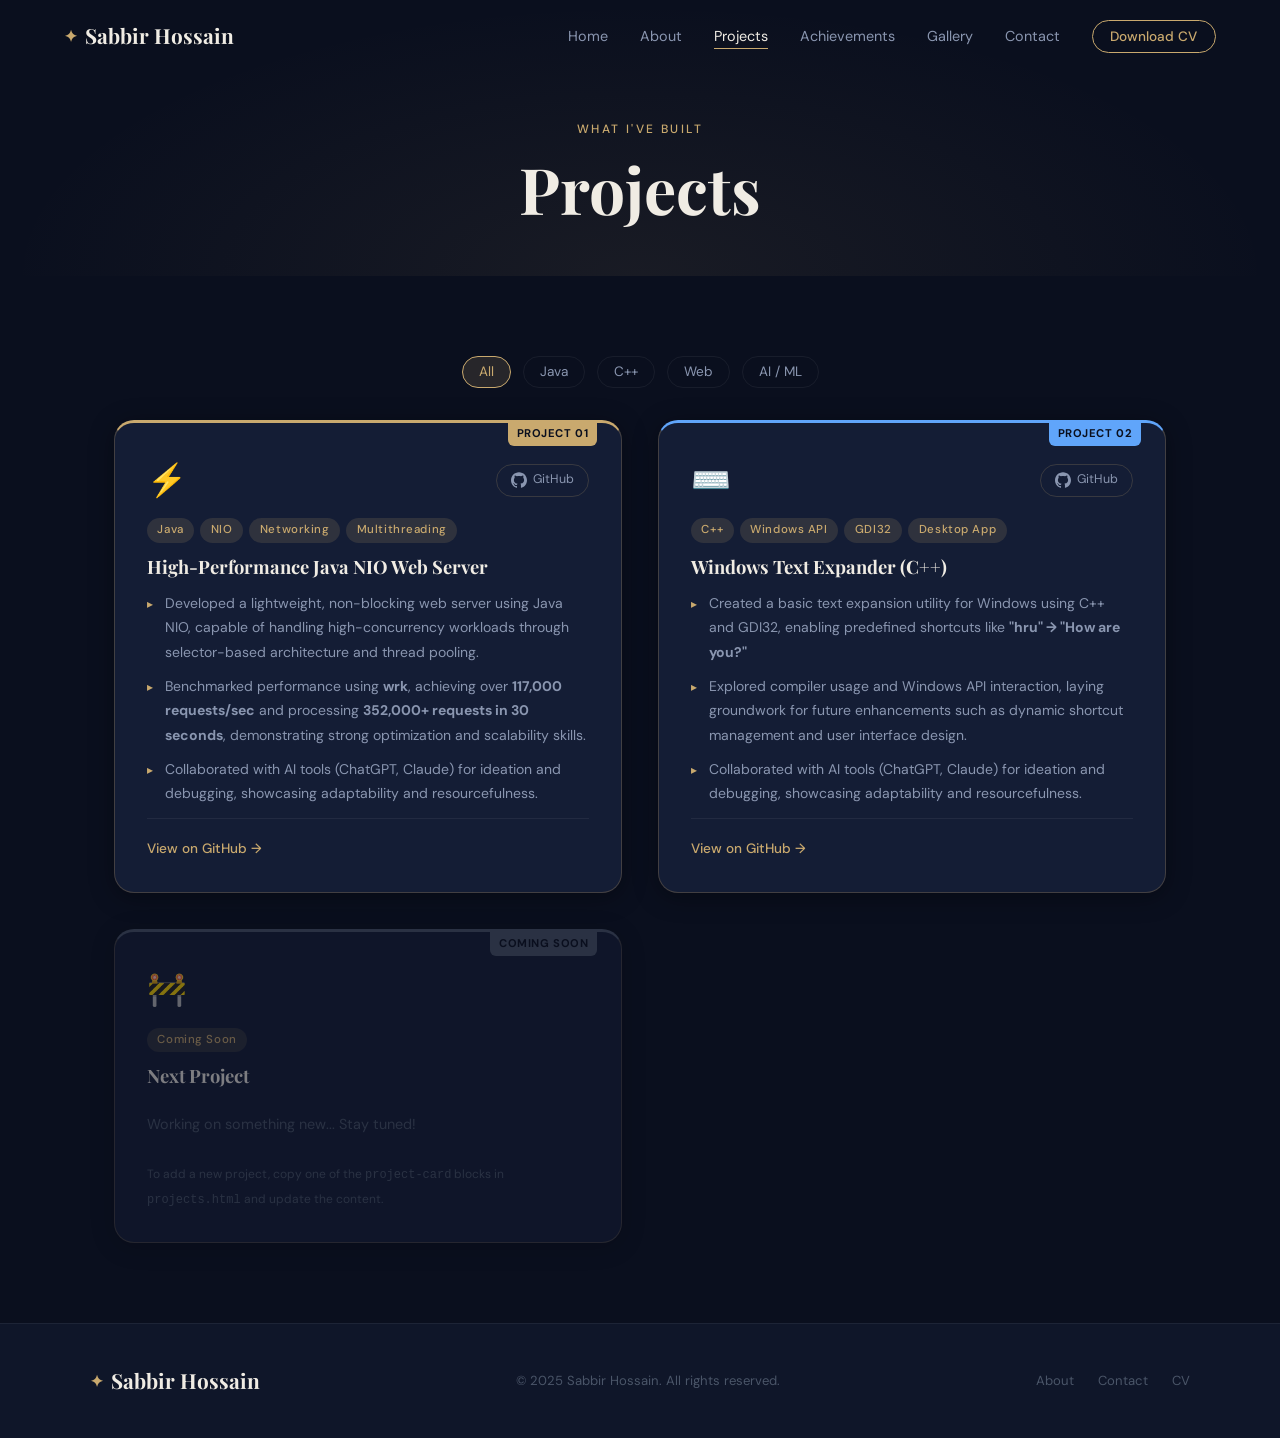
==== projects.html @ a1491856 "Initial Portfolio Upload" ====
<!DOCTYPE html>
<html lang="en">
<head>
  <meta charset="UTF-8"/>
  <meta name="viewport" content="width=device-width, initial-scale=1.0"/>
  <title>Projects | Sabbir Hossain</title>
  <link rel="stylesheet" href="style.css"/>
  <link rel="preconnect" href="https://fonts.googleapis.com">
  <link href="https://fonts.googleapis.com/css2?family=Playfair+Display:ital,wght@0,400;0,700;1,400&family=DM+Sans:wght@300;400;500&display=swap" rel="stylesheet">
</head>
<body>

<nav class="navbar" id="navbar">
  <div class="nav-inner">
    <a href="index.html" class="logo"><span class="logo-icon">✦</span><span class="logo-text">Sabbir Hossain</span></a>
    <button class="hamburger" id="hamburger"><span></span><span></span><span></span></button>
    <ul class="nav-links" id="nav-links">
      <li><a href="index.html">Home</a></li>
      <li><a href="about.html">About</a></li>
      <li><a href="projects.html" class="active">Projects</a></li>
      <li><a href="achievements.html">Achievements</a></li>
      <li><a href="gallery.html">Gallery</a></li>
      <li><a href="contact.html">Contact</a></li>
      <li><a href="cv.html" class="btn-nav">Download CV</a></li>
    </ul>
  </div>
</nav>

<div class="page-header">
  <div class="page-header-bg"></div>
  <div class="container">
    <p class="section-tag">What I've Built</p>
    <h1 class="page-title">Projects</h1>
  </div>
</div>

<section class="section">
  <div class="container">

    <!-- Filter Buttons -->
    <div class="gallery-filters">
      <button class="filter-btn active" data-filter="all">All</button>
      <button class="filter-btn" data-filter="java">Java</button>
      <button class="filter-btn" data-filter="cpp">C++</button>
      <button class="filter-btn" data-filter="web">Web</button>
      <button class="filter-btn" data-filter="ai">AI / ML</button>
    </div>

    <div class="projects-grid" id="projectsGrid">

      <!-- PROJECT 1 -->
      <div class="project-card" data-cat="java" data-num="PROJECT 01">
        <div class="project-header">
          <div class="project-icon">⚡</div>
          <div class="project-links">
            <a href="https://github.com/SabbirBot007/WebServerUsingJava" target="_blank" class="project-link-btn">
              <svg viewBox="0 0 24 24" fill="currentColor" width="16"><path d="M12 .297c-6.63 0-12 5.373-12 12 0 5.303 3.438 9.8 8.205 11.385.6.113.82-.258.82-.577 0-.285-.01-1.04-.015-2.04-3.338.724-4.042-1.61-4.042-1.61C4.422 18.07 3.633 17.7 3.633 17.7c-1.087-.744.084-.729.084-.729 1.205.084 1.838 1.236 1.838 1.236 1.07 1.835 2.809 1.305 3.495.998.108-.776.417-1.305.76-1.605-2.665-.3-5.466-1.332-5.466-5.93 0-1.31.465-2.38 1.235-3.22-.135-.303-.54-1.523.105-3.176 0 0 1.005-.322 3.3 1.23.96-.267 1.98-.399 3-.405 1.02.006 2.04.138 3 .405 2.28-1.552 3.285-1.23 3.285-1.23.645 1.653.24 2.873.12 3.176.765.84 1.23 1.91 1.23 3.22 0 4.61-2.805 5.625-5.475 5.92.42.36.81 1.096.81 2.22 0 1.606-.015 2.896-.015 3.286 0 .315.21.69.825.57C20.565 22.092 24 17.592 24 12.297c0-6.627-5.373-12-12-12"/></svg>
              GitHub
            </a>
          </div>
        </div>
        <div class="project-tag-row">
          <span class="project-tag">Java</span>
          <span class="project-tag">NIO</span>
          <span class="project-tag">Networking</span>
          <span class="project-tag">Multithreading</span>
        </div>
        <h3 class="project-title">High-Performance Java NIO Web Server</h3>
        <ul class="project-points">
          <li>Developed a lightweight, non-blocking web server using Java NIO, capable of handling high-concurrency workloads through selector-based architecture and thread pooling.</li>
          <li>Benchmarked performance using <strong>wrk</strong>, achieving over <strong>117,000 requests/sec</strong> and processing <strong>352,000+ requests in 30 seconds</strong>, demonstrating strong optimization and scalability skills.</li>
          <li>Collaborated with AI tools (ChatGPT, Claude) for ideation and debugging, showcasing adaptability and resourcefulness.</li>
        </ul>
        <div class="project-footer">
          <a href="https://github.com/SabbirBot007/WebServerUsingJava" target="_blank" class="project-full-link">View on GitHub →</a>
        </div>
      </div>

      <!-- PROJECT 2 -->
      <div class="project-card" data-cat="cpp" data-num="PROJECT 02">
        <div class="project-header">
          <div class="project-icon">⌨️</div>
          <div class="project-links">
            <a href="https://github.com/SabbirBot007/WindowsTextExpander" target="_blank" class="project-link-btn">
              <svg viewBox="0 0 24 24" fill="currentColor" width="16"><path d="M12 .297c-6.63 0-12 5.373-12 12 0 5.303 3.438 9.8 8.205 11.385.6.113.82-.258.82-.577 0-.285-.01-1.04-.015-2.04-3.338.724-4.042-1.61-4.042-1.61C4.422 18.07 3.633 17.7 3.633 17.7c-1.087-.744.084-.729.084-.729 1.205.084 1.838 1.236 1.838 1.236 1.07 1.835 2.809 1.305 3.495.998.108-.776.417-1.305.76-1.605-2.665-.3-5.466-1.332-5.466-5.93 0-1.31.465-2.38 1.235-3.22-.135-.303-.54-1.523.105-3.176 0 0 1.005-.322 3.3 1.23.96-.267 1.98-.399 3-.405 1.02.006 2.04.138 3 .405 2.28-1.552 3.285-1.23 3.285-1.23.645 1.653.24 2.873.12 3.176.765.84 1.23 1.91 1.23 3.22 0 4.61-2.805 5.625-5.475 5.92.42.36.81 1.096.81 2.22 0 1.606-.015 2.896-.015 3.286 0 .315.21.69.825.57C20.565 22.092 24 17.592 24 12.297c0-6.627-5.373-12-12-12"/></svg>
              GitHub
            </a>
          </div>
        </div>
        <div class="project-tag-row">
          <span class="project-tag">C++</span>
          <span class="project-tag">Windows API</span>
          <span class="project-tag">GDI32</span>
          <span class="project-tag">Desktop App</span>
        </div>
        <h3 class="project-title">Windows Text Expander (C++)</h3>
        <ul class="project-points">
          <li>Created a basic text expansion utility for Windows using C++ and GDI32, enabling predefined shortcuts like <strong>"hru" → "How are you?"</strong></li>
          <li>Explored compiler usage and Windows API interaction, laying groundwork for future enhancements such as dynamic shortcut management and user interface design.</li>
          <li>Collaborated with AI tools (ChatGPT, Claude) for ideation and debugging, showcasing adaptability and resourcefulness.</li>
        </ul>
        <div class="project-footer">
          <a href="https://github.com/SabbirBot007/WindowsTextExpander" target="_blank" class="project-full-link">View on GitHub →</a>
        </div>
      </div>

      <!-- PLACEHOLDER CARD — add your future projects here -->
      <div class="project-card project-placeholder" data-cat="web" data-num="COMING SOON">
        <div class="project-header">
          <div class="project-icon">🚧</div>
        </div>
        <div class="project-tag-row">
          <span class="project-tag">Coming Soon</span>
        </div>
        <h3 class="project-title">Next Project</h3>
        <p style="color:var(--text-dim);font-size:0.9rem;line-height:1.7;margin-top:0.75rem">
          Working on something new... Stay tuned!<br/><br/>
          <small>To add a new project, copy one of the <code>project-card</code> blocks in <code>projects.html</code> and update the content.</small>
        </p>
      </div>

    </div>
  </div>
</section>

<footer class="footer">
  <div class="footer-inner">
    <div class="logo"><span class="logo-icon">✦</span><span class="logo-text">Sabbir Hossain</span></div>
    <p class="footer-copy">&copy; 2025 Sabbir Hossain. All rights reserved.</p>
    <div class="footer-links"><a href="about.html">About</a><a href="contact.html">Contact</a><a href="cv.html">CV</a></div>
  </div>
</footer>

<script src="main.js"></script>
<script>
  // Projects filter
  const filterBtns = document.querySelectorAll('.filter-btn');
  const projectCards = document.querySelectorAll('.project-card');
  filterBtns.forEach(btn => {
    btn.addEventListener('click', () => {
      filterBtns.forEach(b => b.classList.remove('active'));
      btn.classList.add('active');
      const filter = btn.dataset.filter;
      projectCards.forEach(card => {
        card.style.display = (filter === 'all' || card.dataset.cat === filter) ? '' : 'none';
      });
    });
  });
</script>
</body>
</html>
---- style.css ----
/* ============================================
   PORTFOLIO – style.css
   Dark Academic / Elegant Professional Theme
   ============================================ */

/* === CSS VARIABLES === */
:root {
  --bg-primary:    #0a0f1e;
  --bg-section:    #0f1629;
  --bg-card:       #141d35;
  --bg-card-hover: #1a2540;
  --accent:        #c9a96e;
  --accent-light:  #e8c98a;
  --accent-dim:    rgba(201,169,110,0.15);
  --text-primary:  #f0ece4;
  --text-muted:    #8a96b0;
  --text-dim:      #4a5568;
  --border:        rgba(201,169,110,0.2);
  --border-subtle: rgba(255,255,255,0.06);
  --shadow:        0 8px 32px rgba(0,0,0,0.4);
  --font-display:  'Playfair Display', Georgia, serif;
  --font-body:     'DM Sans', sans-serif;
  --nav-h:         72px;
  --radius:        12px;
  --radius-lg:     20px;
}

/* === RESET & BASE === */
*, *::before, *::after { box-sizing: border-box; margin: 0; padding: 0; }
html { scroll-behavior: smooth; }
body {
  font-family: var(--font-body);
  background: var(--bg-primary);
  color: var(--text-primary);
  line-height: 1.6;
  overflow-x: hidden;
}
img { max-width: 100%; display: block; }
a { text-decoration: none; color: inherit; }
ul { list-style: none; }

/* === TYPOGRAPHY === */
h1,h2,h3,h4 { font-family: var(--font-display); line-height: 1.2; }
.section-tag {
  font-size: 0.75rem;
  font-weight: 500;
  letter-spacing: 0.2em;
  text-transform: uppercase;
  color: var(--accent);
  margin-bottom: 0.75rem;
}
.section-title {
  font-size: clamp(1.8rem, 4vw, 2.8rem);
  color: var(--text-primary);
  text-align: center;
  margin-bottom: 3rem;
}
.section-title em { font-style: italic; color: var(--accent); }

/* === LAYOUT === */
.container { max-width: 1100px; margin: 0 auto; padding: 0 1.5rem; }
.section { padding: 5rem 0; }
.spacer { height: 3rem; }

/* === NAVBAR === */
.navbar {
  position: fixed;
  top: 0; left: 0; right: 0;
  height: var(--nav-h);
  z-index: 100;
  transition: background 0.3s, box-shadow 0.3s;
}
.navbar.scrolled {
  background: rgba(10,15,30,0.95);
  backdrop-filter: blur(16px);
  box-shadow: 0 1px 0 var(--border);
}
.nav-inner {
  max-width: 1200px;
  margin: 0 auto;
  padding: 0 1.5rem;
  height: 100%;
  display: flex;
  align-items: center;
  justify-content: space-between;
}
.logo {
  display: flex;
  align-items: center;
  gap: 0.5rem;
  font-family: var(--font-display);
  font-size: 1.3rem;
  font-weight: 700;
  color: var(--text-primary);
}
.logo-icon { color: var(--accent); font-size: 1rem; }
.nav-links {
  display: flex;
  align-items: center;
  gap: 2rem;
}
.nav-links a {
  font-size: 0.9rem;
  font-weight: 400;
  color: var(--text-muted);
  transition: color 0.2s;
  position: relative;
}
.nav-links a::after {
  content: '';
  position: absolute;
  bottom: -4px; left: 0; right: 0;
  height: 1px;
  background: var(--accent);
  transform: scaleX(0);
  transition: transform 0.2s;
}
.nav-links a:hover, .nav-links a.active {
  color: var(--text-primary);
}
.nav-links a:hover::after, .nav-links a.active::after { transform: scaleX(1); }
.btn-nav {
  padding: 0.45rem 1.1rem;
  border: 1px solid var(--accent);
  border-radius: 100px;
  color: var(--accent) !important;
  font-size: 0.85rem !important;
  font-weight: 500 !important;
  transition: background 0.2s, color 0.2s !important;
}
.btn-nav:hover, .btn-nav.active {
  background: var(--accent) !important;
  color: var(--bg-primary) !important;
}
.btn-nav::after { display: none !important; }
.hamburger {
  display: none;
  flex-direction: column;
  gap: 5px;
  background: none;
  border: none;
  cursor: pointer;
  padding: 4px;
}
.hamburger span {
  width: 24px; height: 2px;
  background: var(--text-primary);
  border-radius: 2px;
  transition: all 0.3s;
}

/* === BUTTONS === */
.btn-primary {
  display: inline-flex;
  align-items: center;
  gap: 0.5rem;
  padding: 0.75rem 1.75rem;
  background: var(--accent);
  color: var(--bg-primary);
  font-weight: 500;
  font-size: 0.95rem;
  border-radius: 100px;
  border: none;
  cursor: pointer;
  transition: background 0.2s, transform 0.2s, box-shadow 0.2s;
}
.btn-primary:hover {
  background: var(--accent-light);
  transform: translateY(-2px);
  box-shadow: 0 8px 24px rgba(201,169,110,0.3);
}
.btn-ghost {
  display: inline-flex;
  align-items: center;
  gap: 0.5rem;
  padding: 0.75rem 1.75rem;
  border: 1px solid var(--border);
  color: var(--text-muted);
  font-size: 0.95rem;
  border-radius: 100px;
  transition: border-color 0.2s, color 0.2s, transform 0.2s;
}
.btn-ghost:hover {
  border-color: var(--accent);
  color: var(--accent);
  transform: translateY(-2px);
}

/* === HERO === */
.hero {
  min-height: 100vh;
  display: flex;
  align-items: center;
  padding: var(--nav-h) 1.5rem 3rem;
  position: relative;
  overflow: hidden;
  max-width: 1200px;
  margin: 0 auto;
}
.hero-bg {
  position: absolute;
  inset: 0;
  pointer-events: none;
  z-index: 0;
}
.hero-orb {
  position: absolute;
  border-radius: 50%;
  filter: blur(80px);
  opacity: 0.12;
}
.orb1 { width: 500px; height: 500px; background: var(--accent); top: -100px; left: -100px; }
.orb2 { width: 400px; height: 400px; background: #3b82f6; bottom: -50px; right: -50px; }
.hero-grid {
  position: absolute;
  inset: 0;
  background-image:
    linear-gradient(var(--border-subtle) 1px, transparent 1px),
    linear-gradient(90deg, var(--border-subtle) 1px, transparent 1px);
  background-size: 60px 60px;
  mask-image: radial-gradient(ellipse at center, black 30%, transparent 80%);
}
.hero-content {
  position: relative;
  z-index: 1;
  max-width: 560px;
  animation: fadeUp 0.8s ease both;
}
.hero-tag {
  font-size: 0.75rem;
  letter-spacing: 0.2em;
  text-transform: uppercase;
  color: var(--accent);
  margin-bottom: 1rem;
}
.hero-title {
  font-size: clamp(2.5rem, 6vw, 4.5rem);
  line-height: 1.1;
  margin-bottom: 0.75rem;
  color: var(--text-primary);
}
.hero-title em { color: var(--accent); font-style: italic; }
.hero-subtitle {
  font-size: 1rem;
  color: var(--accent);
  letter-spacing: 0.15em;
  margin-bottom: 1.25rem;
  opacity: 0.85;
}
.hero-desc {
  font-size: 1rem;
  color: var(--text-muted);
  max-width: 460px;
  margin-bottom: 2rem;
  line-height: 1.8;
}
.hero-actions {
  display: flex;
  gap: 1rem;
  flex-wrap: wrap;
  margin-bottom: 2.5rem;
}
.hero-socials { display: flex; gap: 1rem; }
.social-icon {
  width: 42px; height: 42px;
  border-radius: 50%;
  border: 1px solid var(--border);
  display: flex; align-items: center; justify-content: center;
  color: var(--text-muted);
  transition: all 0.2s;
}
.social-icon svg { width: 18px; height: 18px; }
.social-icon:hover {
  border-color: var(--accent);
  color: var(--accent);
  background: var(--accent-dim);
  transform: translateY(-3px);
}
.hero-image-wrap {
  position: relative;
  z-index: 1;
  margin-left: auto;
  animation: fadeUp 0.8s 0.2s ease both;
}
.hero-image-ring {
  position: absolute;
  inset: -12px;
  border-radius: 50%;
  border: 2px solid var(--border);
  animation: spin 20s linear infinite;
}
.hero-photo {
  width: 320px; height: 320px;
  border-radius: 50%;
  object-fit: cover;
  border: 3px solid var(--accent);
  box-shadow: 0 0 60px rgba(201,169,110,0.2);
}
.hero-photo-placeholder {
  display: none;
  width: 320px; height: 320px;
  border-radius: 50%;
  background: var(--bg-card);
  border: 3px dashed var(--border);
  align-items: center;
  justify-content: center;
  flex-direction: column;
  font-size: 3rem;
  color: var(--text-muted);
  text-align: center;
  gap: 0.5rem;
}
.scroll-hint {
  position: absolute;
  bottom: 2rem;
  left: 50%;
  transform: translateX(-50%);
  display: flex;
  flex-direction: column;
  align-items: center;
  gap: 0.5rem;
  font-size: 0.7rem;
  letter-spacing: 0.15em;
  color: var(--text-dim);
  text-transform: uppercase;
  animation: bounce 2s infinite;
}
.scroll-line {
  width: 1px; height: 40px;
  background: linear-gradient(to bottom, var(--text-dim), transparent);
}

/* === DIVIDERS === */
.section-divider { line-height: 0; }
.section-divider svg { width: 100%; fill: var(--bg-section); }
.divider-line {
  display: flex;
  align-items: center;
  gap: 1rem;
  margin: 3rem 0;
  color: var(--text-dim);
  font-size: 0.8rem;
  letter-spacing: 0.15em;
  text-transform: uppercase;
}
.divider-line::before, .divider-line::after {
  content: '';
  flex: 1;
  height: 1px;
  background: var(--border-subtle);
}

/* === PAGE HEADER === */
.page-header {
  padding: calc(var(--nav-h) + 3rem) 1.5rem 3rem;
  position: relative;
  text-align: center;
  overflow: hidden;
}
.page-header-bg {
  position: absolute;
  inset: 0;
  background: radial-gradient(ellipse at 50% 100%, rgba(201,169,110,0.08) 0%, transparent 70%);
}
.page-title {
  font-size: clamp(2.5rem, 6vw, 4rem);
  color: var(--text-primary);
  position: relative;
}

/* === CAROUSEL === */
.carousel-section { background: var(--bg-section); }
.carousel-wrapper {
  position: relative;
  overflow: hidden;
  border-radius: var(--radius-lg);
  border: 1px solid var(--border-subtle);
}
.carousel-track {
  display: flex;
  transition: transform 0.5s cubic-bezier(0.4,0,0.2,1);
}
.carousel-slide {
  min-width: 100%;
  height: 420px;
  position: relative;
  overflow: hidden;
  background: var(--bg-card);
}
.carousel-slide img {
  width: 100%; height: 100%;
  object-fit: cover;
}
.carousel-caption {
  position: absolute;
  bottom: 0; left: 0; right: 0;
  padding: 1.5rem;
  background: linear-gradient(transparent, rgba(0,0,0,0.7));
  color: #fff;
  font-size: 1rem;
  font-family: var(--font-display);
}
.carousel-btn {
  position: absolute;
  top: 50%; transform: translateY(-50%);
  background: rgba(10,15,30,0.7);
  border: 1px solid var(--border);
  color: var(--text-primary);
  width: 44px; height: 44px;
  border-radius: 50%;
  font-size: 1.2rem;
  cursor: pointer;
  backdrop-filter: blur(8px);
  transition: all 0.2s;
  z-index: 2;
  display: flex; align-items: center; justify-content: center;
}
.carousel-btn.prev { left: 1rem; }
.carousel-btn.next { right: 1rem; }
.carousel-btn:hover { background: var(--accent); color: var(--bg-primary); border-color: var(--accent); }
.carousel-dots {
  position: absolute;
  bottom: 1rem;
  left: 50%;
  transform: translateX(-50%);
  display: flex;
  gap: 0.5rem;
  z-index: 2;
}
.carousel-dot {
  width: 8px; height: 8px;
  border-radius: 50%;
  background: rgba(255,255,255,0.4);
  cursor: pointer;
  transition: all 0.2s;
}
.carousel-dot.active {
  background: var(--accent);
  width: 24px;
  border-radius: 100px;
}

/* === VIDEO === */
.video-wrap {
  position: relative;
  padding-bottom: 56.25%;
  border-radius: var(--radius-lg);
  overflow: hidden;
  border: 1px solid var(--border-subtle);
  box-shadow: var(--shadow);
}
.video-wrap iframe {
  position: absolute;
  inset: 0;
  width: 100%; height: 100%;
}
.video-caption {
  text-align: center;
  color: var(--text-dim);
  font-size: 0.85rem;
  margin-top: 1rem;
}

/* === SOCIAL CARDS === */
.socials-section { background: var(--bg-section); }
.socials-grid {
  display: grid;
  grid-template-columns: repeat(auto-fit, minmax(220px, 1fr));
  gap: 1.25rem;
}
.social-card {
  display: flex;
  align-items: center;
  gap: 1rem;
  padding: 1.25rem 1.5rem;
  background: var(--bg-card);
  border: 1px solid var(--border-subtle);
  border-radius: var(--radius);
  transition: all 0.2s;
}
.social-card:hover {
  background: var(--bg-card-hover);
  border-color: var(--border);
  transform: translateY(-3px);
  box-shadow: var(--shadow);
}
.social-card-icon {
  width: 44px; height: 44px;
  border-radius: 10px;
  display: flex; align-items: center; justify-content: center;
  font-size: 1.1rem;
  font-weight: 700;
  flex-shrink: 0;
}
.linkedin { background: #0a66c2; color: white; font-family: serif; }
.github   { background: #24292e; color: white; }
.email    { background: var(--accent); color: var(--bg-primary); }
.twitter  { background: #000; color: white; font-family: serif; }
.social-card-name { font-weight: 500; font-size: 0.95rem; }
.social-card-handle { font-size: 0.8rem; color: var(--text-muted); }

/* === ABOUT PAGE === */
.about-grid {
  display: grid;
  grid-template-columns: 1fr 1.4fr;
  gap: 5rem;
  align-items: center;
}
.about-img-wrap {
  position: relative;
}
.about-img-wrap img {
  width: 100%;
  border-radius: var(--radius-lg);
  object-fit: cover;
  max-height: 480px;
}
.photo-placeholder {
  width: 100%;
  height: 360px;
  background: var(--bg-card);
  border: 2px dashed var(--border);
  border-radius: var(--radius-lg);
  display: flex;
  align-items: center;
  justify-content: center;
  flex-direction: column;
  font-size: 3rem;
  color: var(--text-muted);
  text-align: center;
  gap: 0.5rem;
}
.about-badge {
  position: absolute;
  bottom: -1rem;
  right: -1rem;
  background: var(--accent);
  color: var(--bg-primary);
  padding: 1rem;
  border-radius: var(--radius);
  text-align: center;
  box-shadow: var(--shadow);
}
.badge-num { display: block; font-size: 1.5rem; font-weight: 700; font-family: var(--font-display); }
.badge-label { font-size: 0.7rem; font-weight: 500; }
.about-bio { color: var(--text-muted); margin-bottom: 1rem; line-height: 1.9; }
.about-stats { display: flex; gap: 2rem; margin-top: 1.5rem; }
.stat { text-align: center; }
.stat-num { display: block; font-size: 2rem; font-weight: 700; font-family: var(--font-display); color: var(--accent); }
.stat-label { font-size: 0.75rem; color: var(--text-muted); text-transform: uppercase; letter-spacing: 0.1em; }

/* === TABLE === */
.table-wrap { overflow-x: auto; border-radius: var(--radius); border: 1px solid var(--border-subtle); }
.qual-table { width: 100%; border-collapse: collapse; }
.qual-table th {
  background: var(--bg-card);
  padding: 1rem 1.25rem;
  text-align: left;
  font-size: 0.8rem;
  text-transform: uppercase;
  letter-spacing: 0.1em;
  color: var(--accent);
  font-weight: 500;
  border-bottom: 1px solid var(--border-subtle);
}
.qual-table td {
  padding: 1rem 1.25rem;
  color: var(--text-muted);
  font-size: 0.9rem;
  border-bottom: 1px solid var(--border-subtle);
}
.qual-table tr:last-child td { border-bottom: none; }
.qual-table tr:hover td { background: var(--bg-card); }
.badge-result {
  display: inline-block;
  padding: 0.2rem 0.6rem;
  background: var(--accent-dim);
  color: var(--accent);
  border-radius: 100px;
  font-size: 0.8rem;
  font-weight: 500;
}
.badge-result.gold { background: rgba(201,169,110,0.25); }
.table-note {
  color: var(--text-dim);
  font-size: 0.82rem;
  margin-top: 1rem;
}
.table-note code {
  background: var(--bg-card);
  padding: 0.15rem 0.4rem;
  border-radius: 4px;
  font-size: 0.8rem;
  color: var(--accent);
}

/* === ACHIEVEMENTS === */
.achievements-grid {
  display: grid;
  grid-template-columns: repeat(auto-fit, minmax(300px, 1fr));
  gap: 1.5rem;
  margin-bottom: 2rem;
}
.achievement-card {
  padding: 2rem;
  background: var(--bg-card);
  border: 1px solid var(--border-subtle);
  border-radius: var(--radius-lg);
  transition: all 0.2s;
  position: relative;
  overflow: hidden;
}
.achievement-card::before {
  content: '';
  position: absolute;
  top: 0; left: 0; right: 0;
  height: 3px;
  background: var(--text-dim);
}
.achievement-card.gold::before   { background: #f4d03f; }
.achievement-card.silver::before { background: #bdc3c7; }
.achievement-card.bronze::before { background: #e67e22; }
.achievement-card:hover {
  transform: translateY(-4px);
  box-shadow: var(--shadow);
  border-color: var(--border);
}
.ach-icon { font-size: 2rem; margin-bottom: 0.5rem; }
.ach-year { font-size: 0.75rem; color: var(--accent); letter-spacing: 0.1em; margin-bottom: 0.75rem; }
.ach-title { font-size: 1.1rem; margin-bottom: 0.25rem; }
.ach-org { font-size: 0.82rem; color: var(--accent); margin-bottom: 0.75rem; opacity: 0.8; }
.ach-desc { font-size: 0.88rem; color: var(--text-muted); line-height: 1.7; }

/* === TIMELINE === */
.results-timeline { position: relative; padding-left: 2rem; }
.results-timeline::before {
  content: '';
  position: absolute;
  left: 0; top: 0; bottom: 0;
  width: 1px;
  background: var(--border-subtle);
}
.timeline-item {
  position: relative;
  padding-bottom: 2.5rem;
}
.timeline-dot {
  position: absolute;
  left: -2.4rem; top: 0.3rem;
  width: 12px; height: 12px;
  border-radius: 50%;
  background: var(--accent);
  border: 2px solid var(--bg-primary);
  box-shadow: 0 0 0 3px var(--accent-dim);
}
.timeline-year {
  font-size: 0.75rem;
  color: var(--accent);
  letter-spacing: 0.1em;
  display: block;
  margin-bottom: 0.25rem;
}
.timeline-content h4 { font-size: 1.05rem; margin-bottom: 0.25rem; }
.timeline-content p { font-size: 0.88rem; color: var(--text-muted); line-height: 1.7; }

/* === GALLERY === */
.gallery-filters {
  display: flex;
  gap: 0.75rem;
  flex-wrap: wrap;
  margin-bottom: 2rem;
  justify-content: center;
}
.filter-btn {
  padding: 0.4rem 1rem;
  border: 1px solid var(--border-subtle);
  border-radius: 100px;
  background: none;
  color: var(--text-muted);
  font-size: 0.85rem;
  cursor: pointer;
  transition: all 0.2s;
  font-family: var(--font-body);
}
.filter-btn:hover, .filter-btn.active {
  border-color: var(--accent);
  color: var(--accent);
  background: var(--accent-dim);
}
.gallery-grid {
  display: grid;
  grid-template-columns: repeat(4, 1fr);
  grid-auto-rows: 220px;
  gap: 1rem;
}
.gallery-item {
  position: relative;
  border-radius: var(--radius);
  overflow: hidden;
  border: 1px solid var(--border-subtle);
  background: var(--bg-card);
  cursor: pointer;
}
.gallery-item.tall { grid-row: span 2; }
.gallery-item.wide { grid-column: span 2; }
.gallery-item img { width: 100%; height: 100%; object-fit: cover; transition: transform 0.4s; }
.gallery-item:hover img { transform: scale(1.05); }
.gallery-overlay {
  position: absolute;
  inset: 0;
  background: linear-gradient(transparent, rgba(0,0,0,0.7));
  display: flex;
  align-items: flex-end;
  padding: 1rem;
  opacity: 0;
  transition: opacity 0.3s;
}
.gallery-item:hover .gallery-overlay { opacity: 1; }
.gallery-overlay span { color: white; font-size: 0.9rem; }
.gallery-placeholder { display: flex !important; align-items: center; justify-content: center; }

/* === LIGHTBOX === */
.lightbox {
  position: fixed;
  inset: 0;
  background: rgba(0,0,0,0.9);
  z-index: 1000;
  display: none;
  flex-direction: column;
  align-items: center;
  justify-content: center;
  padding: 2rem;
}
.lightbox.open { display: flex; }
.lightbox img { max-width: 90vw; max-height: 80vh; border-radius: var(--radius); }
.lightbox-close {
  position: absolute;
  top: 1.5rem; right: 1.5rem;
  background: none;
  border: 1px solid rgba(255,255,255,0.3);
  color: white;
  width: 40px; height: 40px;
  border-radius: 50%;
  font-size: 1rem;
  cursor: pointer;
  transition: all 0.2s;
}
.lightbox-close:hover { background: white; color: black; }
#lightboxCaption { color: rgba(255,255,255,0.7); margin-top: 1rem; font-size: 0.9rem; }

/* === CONTACT === */
.contact-grid {
  display: grid;
  grid-template-columns: 1fr 1.2fr;
  gap: 4rem;
  align-items: start;
}
.contact-items { display: flex; flex-direction: column; gap: 1.5rem; margin-top: 1.5rem; }
.contact-item { display: flex; align-items: center; gap: 1rem; }
.contact-item-icon { font-size: 1.5rem; width: 44px; flex-shrink: 0; }
.contact-item-label { font-size: 0.75rem; color: var(--text-dim); text-transform: uppercase; letter-spacing: 0.1em; }
.contact-item-value { color: var(--text-muted); font-size: 0.95rem; transition: color 0.2s; }
a.contact-item-value:hover { color: var(--accent); }
.contact-form-card {
  background: var(--bg-card);
  border: 1px solid var(--border-subtle);
  border-radius: var(--radius-lg);
  padding: 2rem;
}
.form-group { display: flex; flex-direction: column; gap: 0.4rem; margin-bottom: 1.25rem; }
.form-group label { font-size: 0.82rem; color: var(--text-muted); }
.form-group input, .form-group textarea {
  background: var(--bg-primary);
  border: 1px solid var(--border-subtle);
  border-radius: 8px;
  padding: 0.75rem 1rem;
  color: var(--text-primary);
  font-family: var(--font-body);
  font-size: 0.9rem;
  transition: border-color 0.2s;
  resize: vertical;
}
.form-group input:focus, .form-group textarea:focus {
  outline: none;
  border-color: var(--accent);
}
.form-note {
  font-size: 0.78rem;
  color: var(--text-dim);
  margin-top: 0.75rem;
  text-align: center;
  line-height: 1.6;
}
.form-note a { color: var(--accent); }

/* === CV PAGE === */
.cv-page { display: grid; grid-template-columns: 1.4fr 1fr; gap: 2.5rem; align-items: start; }
.cv-card {
  background: var(--bg-card);
  border: 1px solid var(--border-subtle);
  border-radius: var(--radius-lg);
  padding: 3rem;
  text-align: center;
}
.cv-icon { font-size: 4rem; margin-bottom: 1.5rem; }
.cv-title { font-size: 1.6rem; margin-bottom: 0.5rem; }
.cv-subtitle { color: var(--accent); font-size: 0.9rem; margin-bottom: 1.5rem; }
.cv-desc { color: var(--text-muted); line-height: 1.8; margin-bottom: 2rem; }
.cv-actions { display: flex; gap: 1rem; justify-content: center; flex-wrap: wrap; margin-bottom: 2rem; }
.cv-download-btn { font-size: 1.05rem; padding: 0.9rem 2rem; }
.cv-note {
  background: var(--bg-primary);
  border: 1px solid var(--border-subtle);
  border-radius: var(--radius);
  padding: 1.25rem;
  font-size: 0.85rem;
  text-align: left;
  color: var(--text-muted);
}
.cv-preview-card {
  background: var(--bg-card);
  border: 1px solid var(--border-subtle);
  border-radius: var(--radius-lg);
  padding: 2rem;
}
.cv-preview-card h3 { font-size: 1.2rem; margin-bottom: 1.5rem; }
.cv-sections { display: flex; flex-direction: column; gap: 1.25rem; }
.cv-section-item { display: flex; align-items: flex-start; gap: 1rem; }
.cv-sec-icon { font-size: 1.5rem; flex-shrink: 0; }
.cv-section-item strong { display: block; margin-bottom: 0.2rem; }
.cv-section-item p { font-size: 0.85rem; color: var(--text-muted); }

/* === PROJECTS === */
.projects-grid {
  display: grid;
  grid-template-columns: repeat(auto-fit, minmax(360px, 1fr));
  gap: 2.25rem;
  margin-top: 2rem;
}
.project-card {
  background: var(--bg-card);
  border: 1px solid rgba(201,169,110,0.25);
  border-top: 3px solid var(--accent);
  border-radius: var(--radius-lg);
  padding: 2rem;
  transition: all 0.25s;
  display: flex;
  flex-direction: column;
  gap: 0.75rem;
  box-shadow: 0 4px 24px rgba(0,0,0,0.35);
  position: relative;
}
.project-card:hover {
  transform: translateY(-6px);
  border-color: var(--accent);
  box-shadow: 0 12px 40px rgba(201,169,110,0.15);
  background: var(--bg-card-hover);
}
.project-placeholder {
  opacity: 0.5;
  border-top-color: var(--text-dim) !important;
}
.project-card::before {
  content: attr(data-num);
  position: absolute;
  top: -1px;
  right: 1.5rem;
  background: var(--accent);
  color: var(--bg-primary);
  font-size: 0.7rem;
  font-weight: 700;
  padding: 0.2rem 0.55rem;
  border-radius: 0 0 6px 6px;
  letter-spacing: 0.05em;
}
.project-card:nth-child(2)::before { background: #60a5fa; }
.project-card:nth-child(3)::before { background: #4ade80; }
.project-card:nth-child(4)::before { background: #f472b6; }
.project-card:nth-child(5)::before { background: #a78bfa; }
.project-placeholder::before { background: var(--text-dim) !important; }
.project-card:nth-child(2) { border-top-color: #60a5fa; } /* blue */
.project-card:nth-child(3) { border-top-color: #4ade80; } /* green */
.project-card:nth-child(4) { border-top-color: #f472b6; } /* pink */
.project-card:nth-child(5) { border-top-color: #a78bfa; } /* purple */
.project-header {
  display: flex;
  align-items: center;
  justify-content: space-between;
}
.project-icon { font-size: 2rem; }
.project-links { display: flex; gap: 0.5rem; }
.project-link-btn {
  display: inline-flex;
  align-items: center;
  gap: 0.4rem;
  padding: 0.35rem 0.85rem;
  border: 1px solid var(--border);
  border-radius: 100px;
  font-size: 0.78rem;
  color: var(--text-muted);
  transition: all 0.2s;
}
.project-link-btn:hover {
  border-color: var(--accent);
  color: var(--accent);
  background: var(--accent-dim);
}
.project-tag-row { display: flex; flex-wrap: wrap; gap: 0.4rem; }
.project-tag {
  padding: 0.2rem 0.65rem;
  background: var(--accent-dim);
  color: var(--accent);
  border-radius: 100px;
  font-size: 0.72rem;
  font-weight: 500;
  letter-spacing: 0.05em;
}
.project-title {
  font-size: 1.15rem;
  font-family: var(--font-display);
  color: var(--text-primary);
  line-height: 1.3;
}
.project-points {
  list-style: none;
  display: flex;
  flex-direction: column;
  gap: 0.6rem;
  padding: 0;
  flex: 1;
}
.project-points li {
  font-size: 0.875rem;
  color: var(--text-muted);
  line-height: 1.75;
  padding-left: 1.1rem;
  position: relative;
}
.project-points li::before {
  content: '▸';
  position: absolute;
  left: 0;
  color: var(--accent);
  font-size: 0.75rem;
  top: 0.2rem;
}
.project-footer {
  margin-top: auto;
  padding-top: 1rem;
  border-top: 1px solid var(--border-subtle);
}
.project-full-link {
  font-size: 0.85rem;
  color: var(--accent);
  font-weight: 500;
  transition: gap 0.2s;
}
.project-full-link:hover { text-decoration: underline; }

/* === FOOTER === */
.footer {
  background: var(--bg-section);
  border-top: 1px solid var(--border-subtle);
  padding: 2.5rem 1.5rem;
}
.footer-inner {
  max-width: 1100px;
  margin: 0 auto;
  display: flex;
  align-items: center;
  justify-content: space-between;
  flex-wrap: wrap;
  gap: 1rem;
}
.footer-copy { color: var(--text-dim); font-size: 0.82rem; }
.footer-links { display: flex; gap: 1.5rem; }
.footer-links a { font-size: 0.82rem; color: var(--text-dim); transition: color 0.2s; }
.footer-links a:hover { color: var(--accent); }

/* === ANIMATIONS === */
@keyframes fadeUp {
  from { opacity: 0; transform: translateY(24px); }
  to   { opacity: 1; transform: translateY(0); }
}
@keyframes spin {
  from { transform: rotate(0deg); }
  to   { transform: rotate(360deg); }
}
@keyframes bounce {
  0%,100% { transform: translateX(-50%) translateY(0); }
  50%      { transform: translateX(-50%) translateY(8px); }
}
.fade-in { opacity: 0; transform: translateY(20px); transition: opacity 0.6s ease, transform 0.6s ease; }
.fade-in.visible { opacity: 1; transform: translateY(0); }

/* === RESPONSIVE === */
@media (max-width: 900px) {
  .hero { flex-direction: column; text-align: center; padding-top: calc(var(--nav-h) + 2rem); gap: 3rem; }
  .hero-image-wrap { margin: 0 auto; }
  .hero-actions, .hero-socials { justify-content: center; }
  .about-grid { grid-template-columns: 1fr; gap: 2.5rem; }
  .about-badge { right: 1rem; }
  .contact-grid { grid-template-columns: 1fr; gap: 2rem; }
  .cv-page { grid-template-columns: 1fr; }
  .gallery-grid { grid-template-columns: repeat(2, 1fr); }
  .gallery-item.wide { grid-column: span 1; }
}
@media (max-width: 640px) {
  .nav-links {
    display: none;
    position: fixed;
    inset: var(--nav-h) 0 0 0;
    background: rgba(10,15,30,0.97);
    flex-direction: column;
    align-items: center;
    justify-content: center;
    gap: 2rem;
    font-size: 1.2rem;
  }
  .nav-links.open { display: flex; }
  .hamburger { display: flex; }
  .hero-photo, .hero-photo-placeholder { width: 220px; height: 220px; }
  .gallery-grid { grid-template-columns: 1fr 1fr; }
  .gallery-item.tall { grid-row: span 1; }
  .about-stats { gap: 1rem; }
  .achievements-grid { grid-template-columns: 1fr; }
}
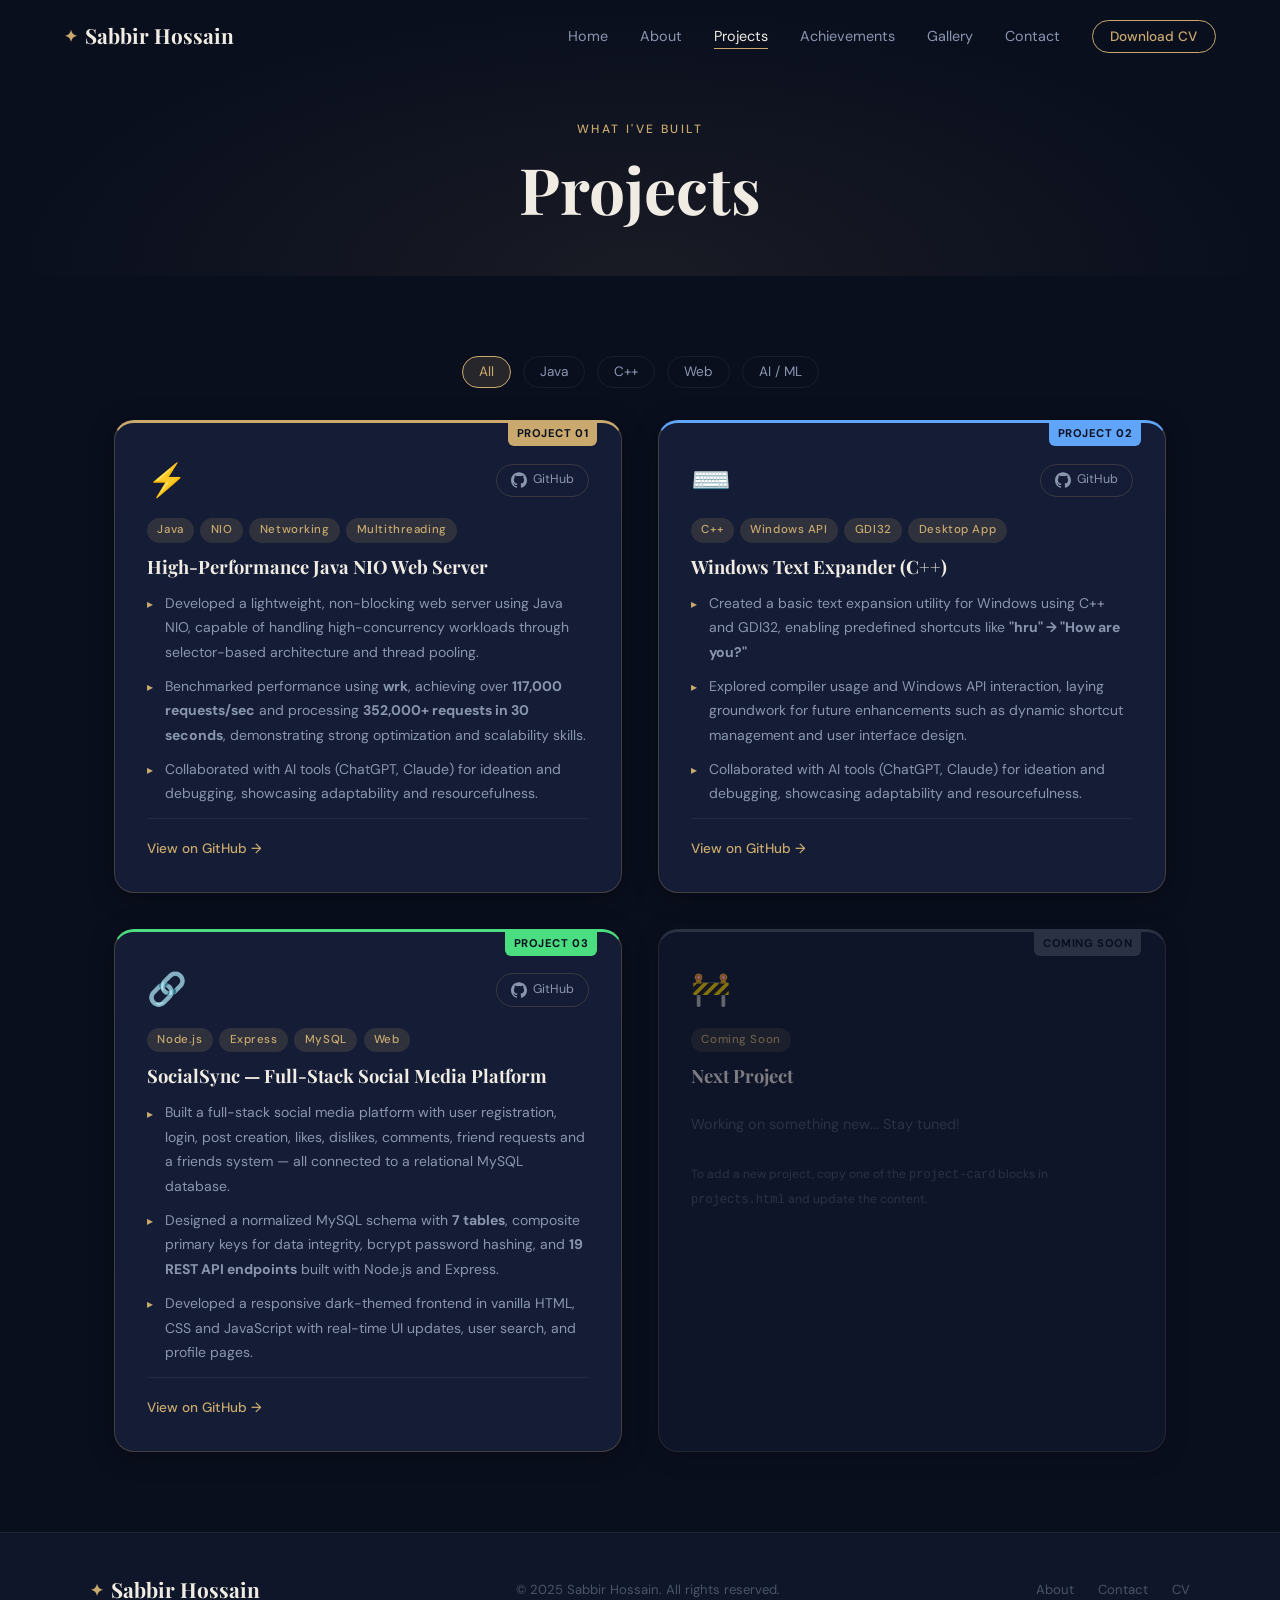
==== commit 79349fab: "Added socialSync to project.html" ====
--- a/projects.html
+++ b/projects.html
@@ -104,8 +104,36 @@
         </div>
       </div>
 
+      <!-- PROJECT 3 -->
+      <div class="project-card" data-cat="web" data-num="PROJECT 03">
+        <div class="project-header">
+          <div class="project-icon">🔗</div>
+          <div class="project-links">
+            <a href="https://github.com/SabbirBot007/socialsync" target="_blank" class="project-link-btn">
+              <svg viewBox="0 0 24 24" fill="currentColor" width="16"><path d="M12 .297c-6.63 0-12 5.373-12 12 0 5.303 3.438 9.8 8.205 11.385.6.113.82-.258.82-.577 0-.285-.01-1.04-.015-2.04-3.338.724-4.042-1.61-4.042-1.61C4.422 18.07 3.633 17.7 3.633 17.7c-1.087-.744.084-.729.084-.729 1.205.084 1.838 1.236 1.838 1.236 1.07 1.835 2.809 1.305 3.495.998.108-.776.417-1.305.76-1.605-2.665-.3-5.466-1.332-5.466-5.93 0-1.31.465-2.38 1.235-3.22-.135-.303-.54-1.523.105-3.176 0 0 1.005-.322 3.3 1.23.96-.267 1.98-.399 3-.405 1.02.006 2.04.138 3 .405 2.28-1.552 3.285-1.23 3.285-1.23.645 1.653.24 2.873.12 3.176.765.84 1.23 1.91 1.23 3.22 0 4.61-2.805 5.625-5.475 5.92.42.36.81 1.096.81 2.22 0 1.606-.015 2.896-.015 3.286 0 .315.21.69.825.57C20.565 22.092 24 17.592 24 12.297c0-6.627-5.373-12-12-12"/></svg>
+              GitHub
+            </a>
+          </div>
+        </div>
+        <div class="project-tag-row">
+          <span class="project-tag">Node.js</span>
+          <span class="project-tag">Express</span>
+          <span class="project-tag">MySQL</span>
+          <span class="project-tag">Web</span>
+        </div>
+        <h3 class="project-title">SocialSync — Full-Stack Social Media Platform</h3>
+        <ul class="project-points">
+          <li>Built a full-stack social media platform with user registration, login, post creation, likes, dislikes, comments, friend requests and a friends system — all connected to a relational MySQL database.</li>
+          <li>Designed a normalized MySQL schema with <strong>7 tables</strong>, composite primary keys for data integrity, bcrypt password hashing, and <strong>19 REST API endpoints</strong> built with Node.js and Express.</li>
+          <li>Developed a responsive dark-themed frontend in vanilla HTML, CSS and JavaScript with real-time UI updates, user search, and profile pages.</li>
+        </ul>
+        <div class="project-footer">
+          <a href="https://github.com/SabbirBot007/socialsync" target="_blank" class="project-full-link">View on GitHub →</a>
+        </div>
+      </div>
+
       <!-- PLACEHOLDER CARD — add your future projects here -->
-      <div class="project-card project-placeholder" data-cat="web" data-num="COMING SOON">
+      <div class="project-card project-placeholder" data-cat="all" data-num="COMING SOON">
         <div class="project-header">
           <div class="project-icon">🚧</div>
         </div>
